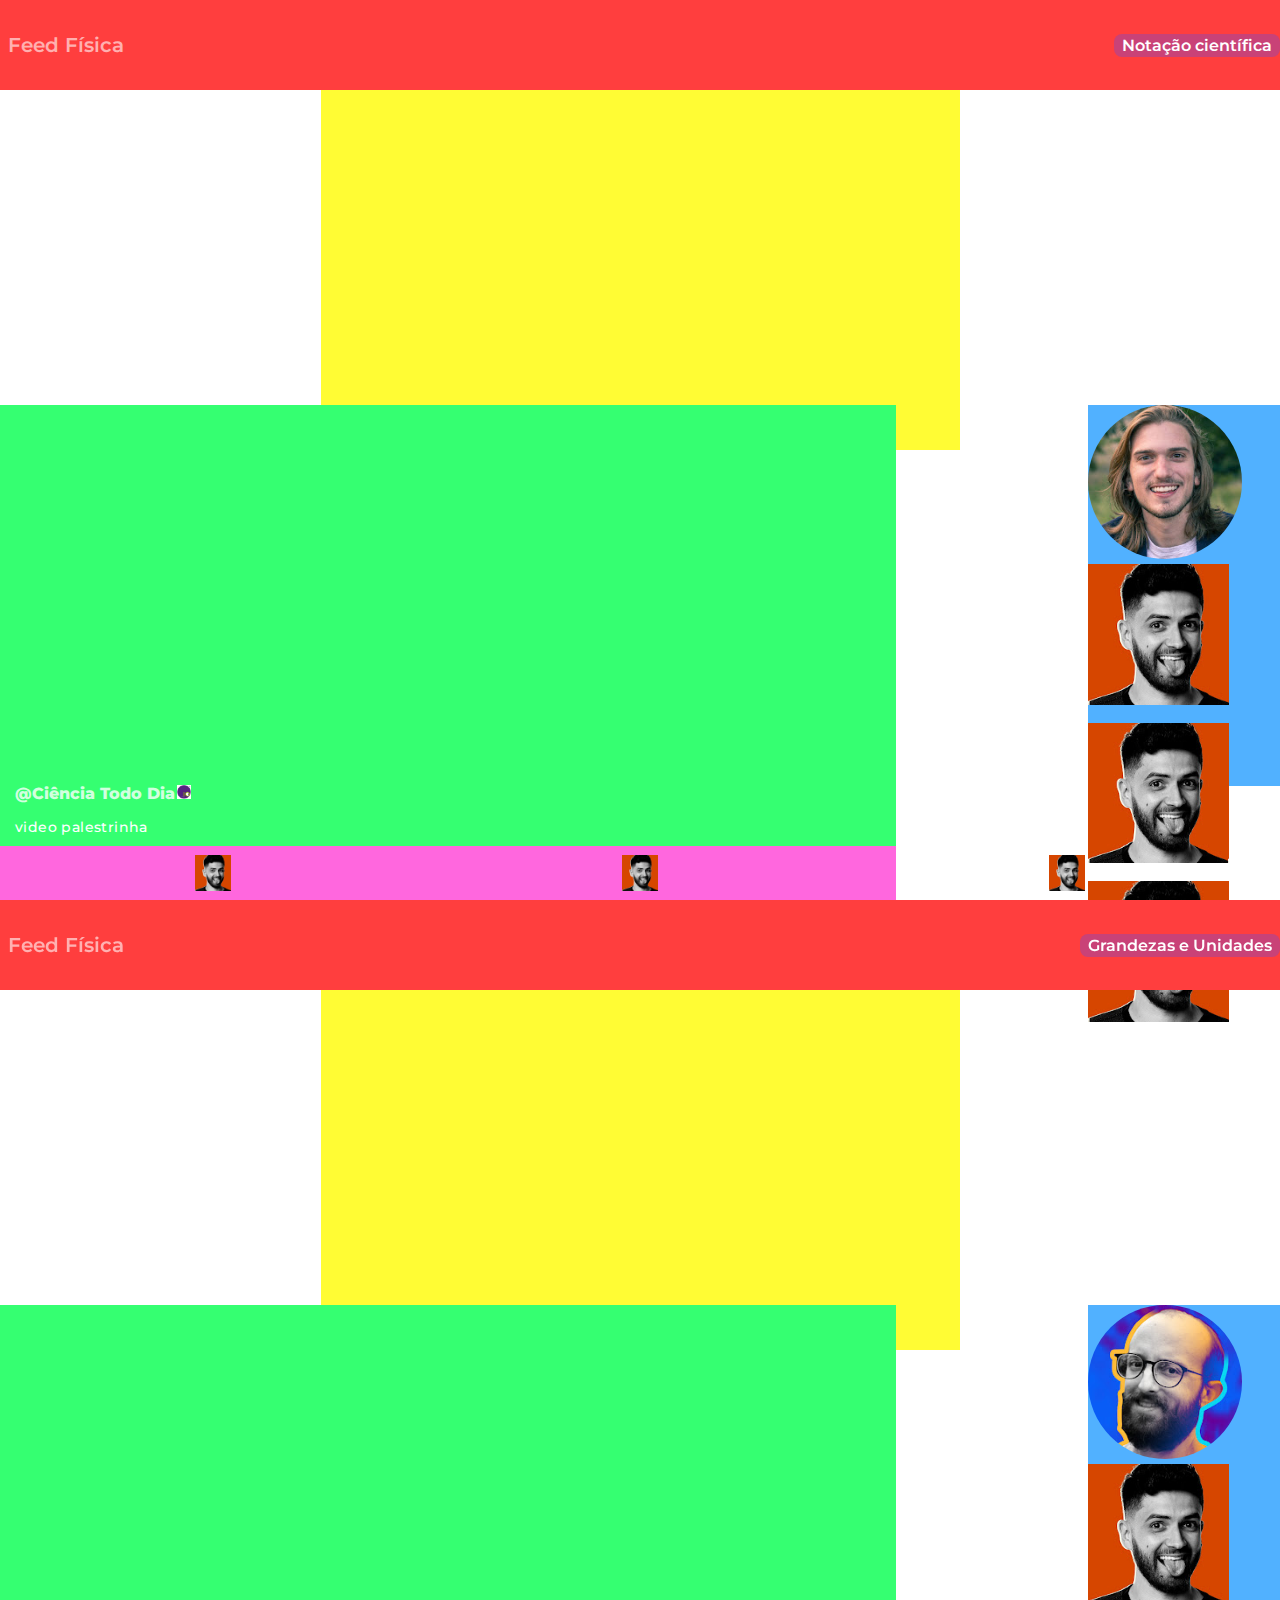
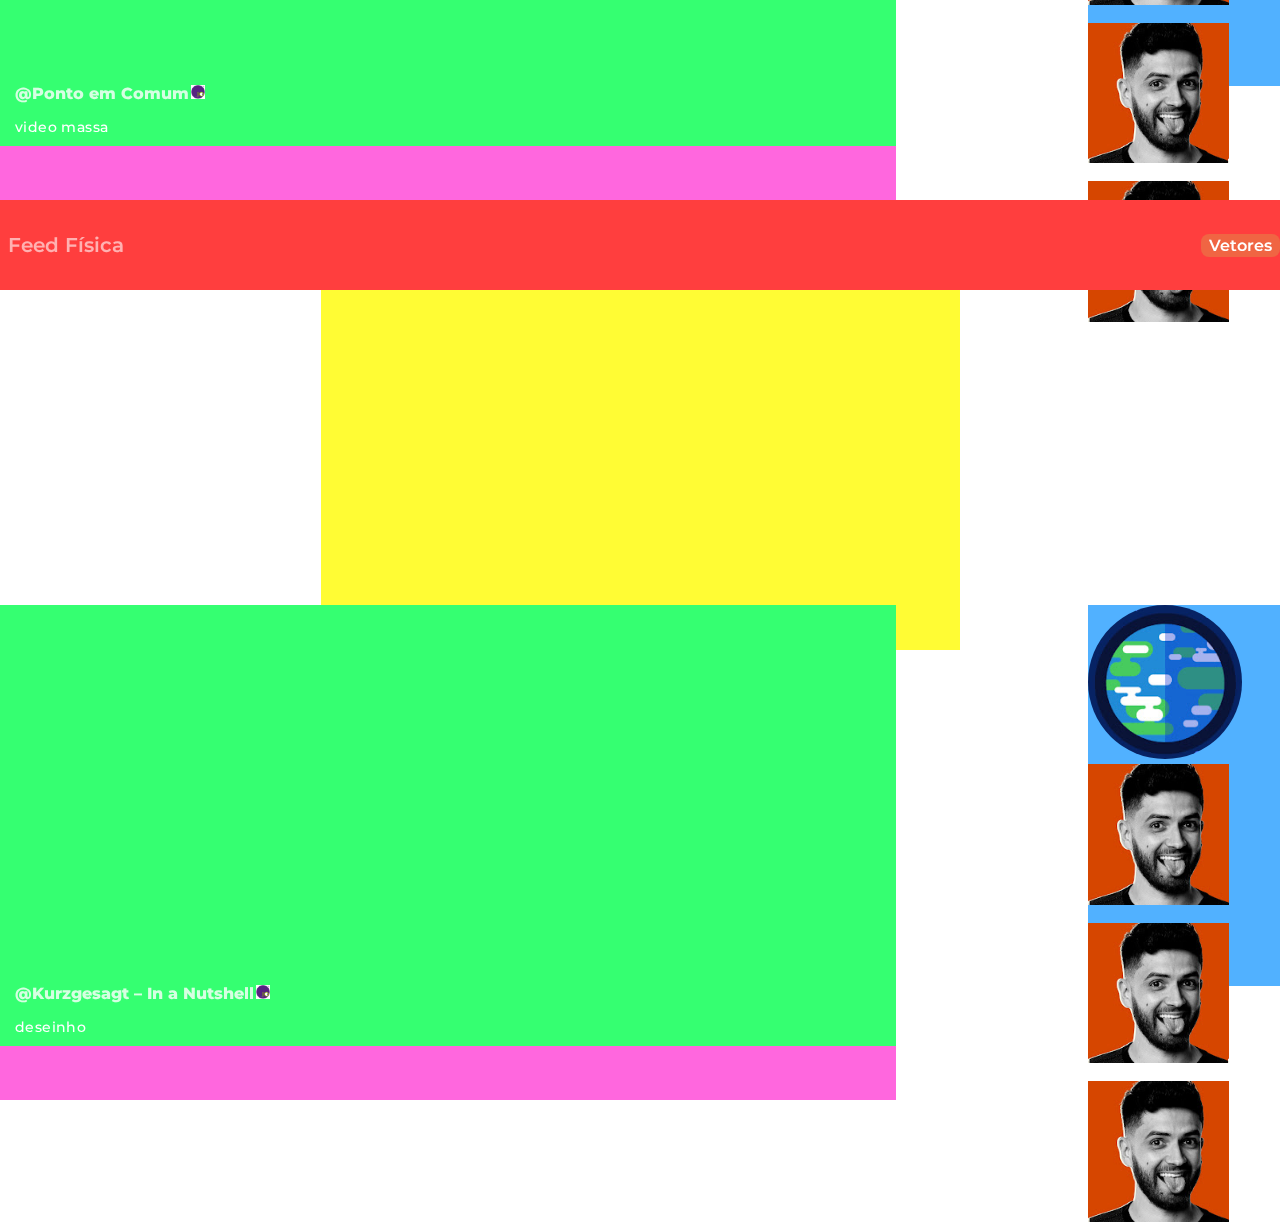
==== index.html @ 0cd2bdf5 "Initial commit" ====
<!DOCTYPE html>
<!-- João Luiz - Urubici - 03/03/2022 -->
<html lang="pt" dir="ltr">

<head>
    <meta charset="utf-8">
    <meta name="viewport" content="width=device-width, initial-scale=1.0">
    <title>Celular</title>
    <link rel="stylesheet" href="./style.css">
    <link rel="preconnect" href="https://fonts.googleapis.com">
    <link rel="preconnect" href="https://fonts.gstatic.com" crossorigin>
    <link href="https://fonts.googleapis.com/css2?family=Montserrat:ital,wght@0,100;0,200;0,300;0,400;0,500;0,600;0,700;0,800;0,900;1,500;1,600&display=swap" rel="stylesheet">
    <script src="./script.js"></script>
</head>

<body id="bd">
    <!-- <section>
        <header><p class="tihtulo">Feed Física</p> <p class="tohpico"></p></header>

        <iframe src="" frameborder="0"></iframe>

        <iframe src="https://www.youtube.com/embed/MheTPUNzB7M?start=180" title="YouTube video player" frameborder="0"  allowfullscreen></iframe>

        <div class="conteuhdo"> 
            <div class="textos">
                <p class="nome"></p><img src="" alt="logo de verificação">
                <p class="descrição"></p>
            </div>

            <div class="botomhes">
                <a href=""><img class="foto" src=""></img></a>
                <div class="curtir"></div>
                <div class="comentar"></div>
                <div class="compartilhar"></div>
            </div> 
        </div>       
    </section> -->

    <section id="footer">
        <a href="./canais.html"><div class="btn-canais"></div></a>
        <div class="btn-foco" onclick="clickFoco()"></div>
        <a href="./tohpicos.html"><div class="btn-tohpicos"></div></a>
    </section>

    <script type="module" src="./gerador-de-postes.js"></script>
</body>

</html>
---- style.css ----
/* Para ocultar a barra de rolagem. */ 
::-webkit-scrollbar {       
    display: none;
} 

/* Remover margins indesejadas */
* {
    background-color: transparent;
    box-sizing: border-box;
    color: #fff;
    font: 500 14px 'Montserrat', sans-serif, Arial;
    margin: 0;
}
body {
    /* background-color: rgba(0, 0, 0, 0.98) */
}

/* Saltos discretos na rolagem */
html { /* body won't work ¯\_(ツ)_/¯ */
    scroll-snap-type: y mandatory;
}
section {
    scroll-snap-align: start;
}

/* * Footer */
section#footer {
    align-items: center;
    /* background-color: #000; */
    bottom: 0;
    display: flex;
    flex-flow: row nowrap;
    height: 6vh;
    justify-content: space-around;
    position: fixed;
    z-index: 100;
}
section#footer div {
    background-size: contain;
    height: 4vh;
    width: 4vh;
}
section#footer div.btn-canais {
    background-image: url("./chama-o-fihsico.jpg");
}
section#footer div.btn-foco {
    background-image: url("./chama-o-fihsico.jpg");
}
section#footer div.btn-tohpicos {
    background-image: url("./chama-o-fihsico.jpg");
}

/*  < ( ° ) >  < ( ° ) >  < ( ° ) > */
/*          SEÇÕES DOS POSTES       */

/* * Seções */
section {
    height: 100vh;
    width: 100vw;
    display: grid;
    grid-template-columns: 70vw 15vw 15vw;
    grid-template-rows: 10vh 35vh 49vh 6vh;
}

/* * Header */
header {
    grid-column: 1 / span 3;
    grid-row: 1 /span 1;
    background-color: rgb(255, 62, 62);
    align-items: center;
    display: flex;
    flex-flow: row nowrap;
    justify-content: space-between;
}
header p:first-child {
    color: rgba(255, 255, 255, 0.6);
    font: 600 20px 'Montserrat', sans-serif, Arial;
}
header p {
    border-radius: 8px;
    color: #fff;
    font: 600 16px 'Montserrat', sans-serif, Arial;
    padding: 2px 8px;
}

/* * Vídeo */
iframe {
    background-color: rgb(255, 252, 52);
    grid-column: 1 / span 3;
    grid-row: 2 /span 1;
    /*Para manter a proporção do YouTube*/
    height: 56vw; 
    max-height: 40vh;
    max-width: 71vh;
    width: 100vw;
    justify-self: center;
    /* margin-bottom: 1vh; */
}

/* * Textos */
div.textos {
    grid-column: 1 / span 1;
    grid-row: 3 / span 1;
    background-color: rgb(53, 255, 113);
    color: rgba(255, 255, 255, 0.7);
    display: flex;
    flex-flow: column nowrap;
    justify-content: end;
    max-height: 55vh;
}
div.textos p:first-child {
    color: rgba(255, 255, 255, 0.8);
    font: 800 16px/28px 'Montserrat', sans-serif, Arial;
    margin-left: 15px;
    letter-spacing: normal;
}
div.textos p {
    margin: 0 0 10px 15px;
    letter-spacing: 0.4px;
}
div.textos img {
    height: 14px;
    line-height: 28px;
    margin-left: 2px;
    width: 14px;
}

/* * Botões */

div.botomhes {
    grid-column: 3 / span 1;
    background-color: rgb(81, 177, 255);
    display: grid;
    grid-template-columns: 11vw;
    grid-template-rows: 11vw 11vw 11vw 11vw;
    align-content: space-around;
    margin-bottom: 60px;
    row-gap: 2vh;
}
div.botomhes img {
    border-radius: 16vh;
    height: 12vw;
    width: 12vw;
}
div.botomhes div.curtir{
    background-image: url("./chama-o-fihsico.jpg");
    background-size: contain;
}
div.botomhes div.comentar{
    background-image: url("./chama-o-fihsico.jpg");
    background-size: contain;
}
div.botomhes div.compartilhar{
    background-image: url("./chama-o-fihsico.jpg");
    background-size: contain;
}

div.nula {
    background-color: rgb(255, 103, 222);
}
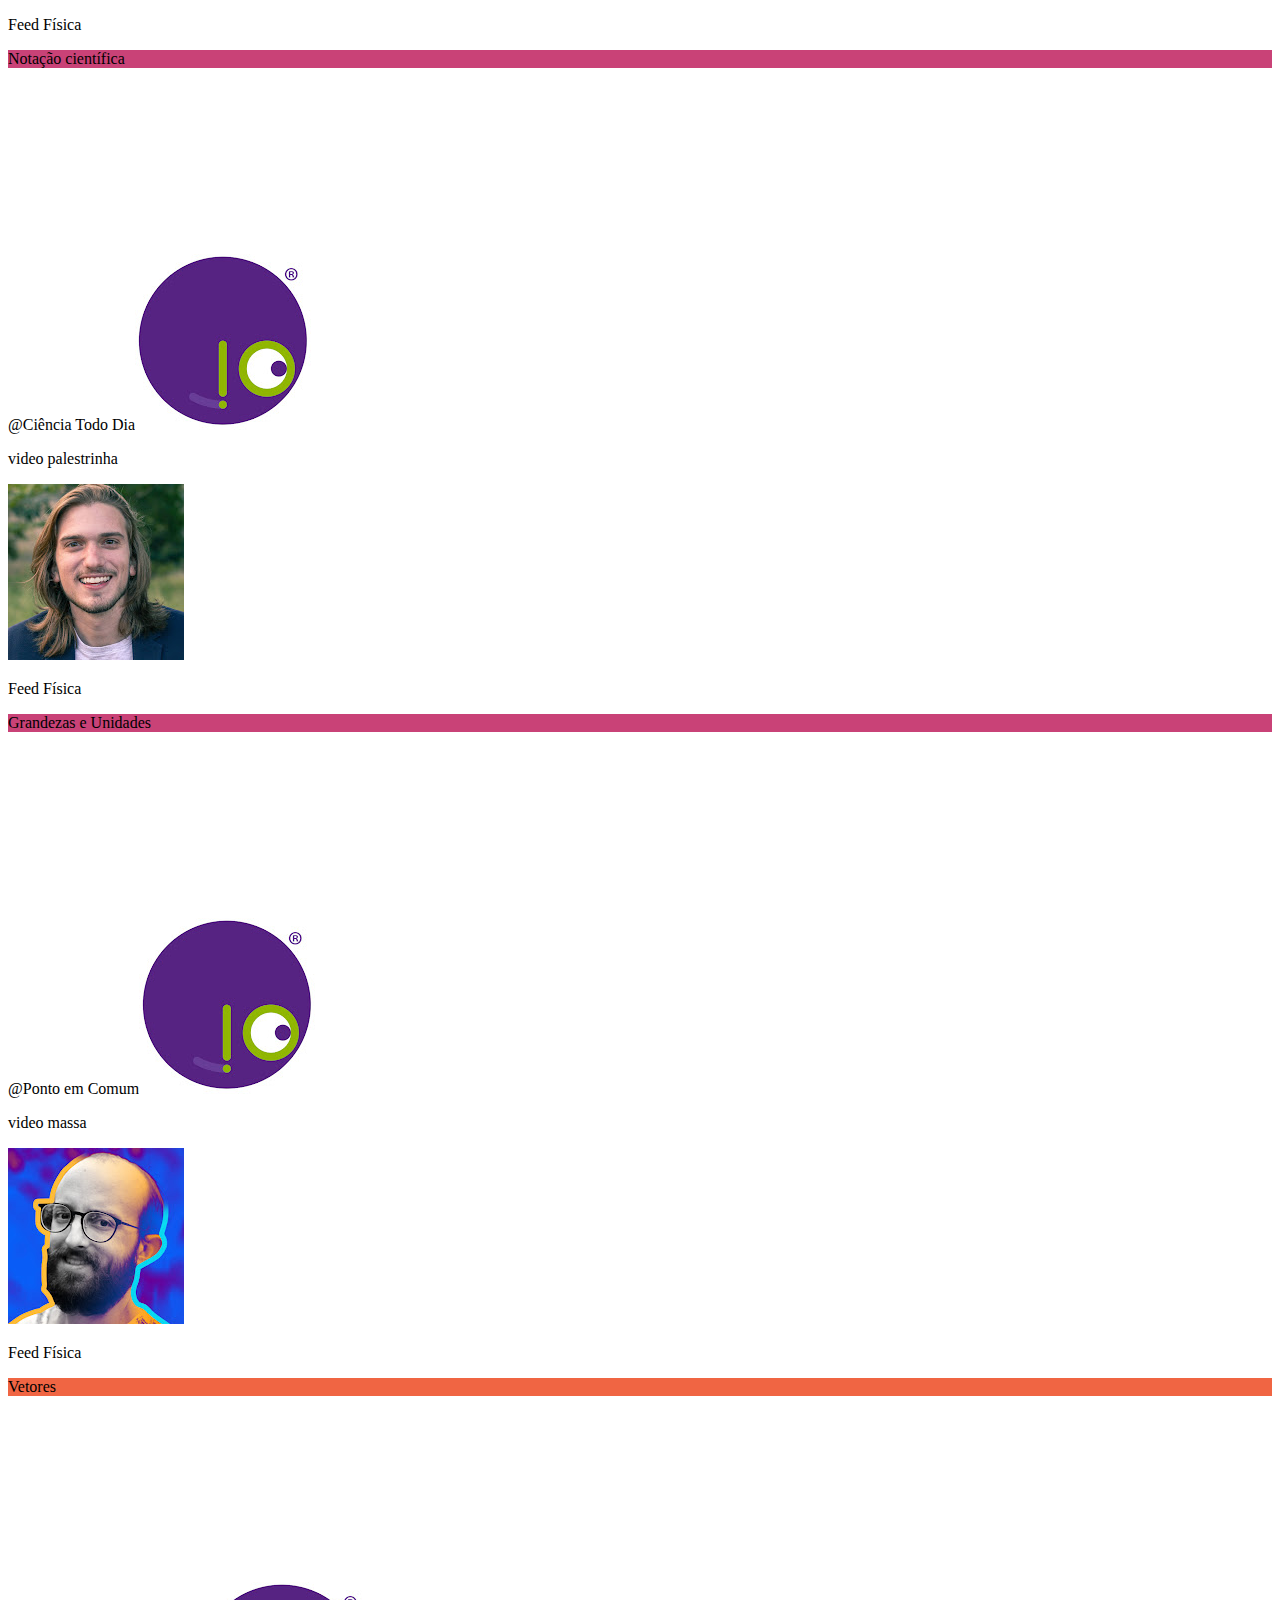
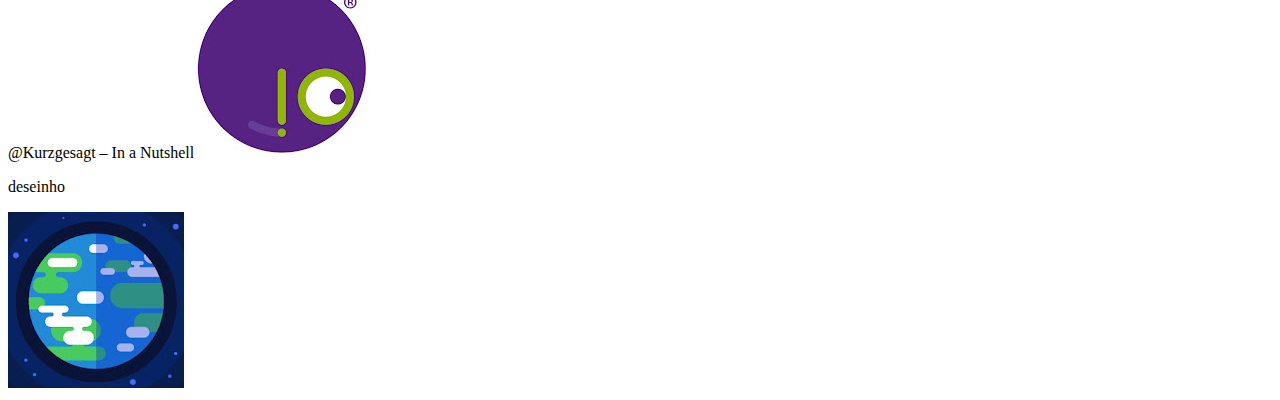
==== commit c1e5fff3: "teste" ====
--- a/index.html
+++ b/index.html
@@ -6,7 +6,7 @@
     <meta charset="utf-8">
     <meta name="viewport" content="width=device-width, initial-scale=1.0">
     <title>Celular</title>
-    <link rel="stylesheet" href="./style.css">
+    <link rel="stylesheet" href="./inihcio.css">
     <link rel="preconnect" href="https://fonts.googleapis.com">
     <link rel="preconnect" href="https://fonts.gstatic.com" crossorigin>
     <link href="https://fonts.googleapis.com/css2?family=Montserrat:ital,wght@0,100;0,200;0,300;0,400;0,500;0,600;0,700;0,800;0,900;1,500;1,600&display=swap" rel="stylesheet">
@@ -42,7 +42,7 @@
         <a href="./tohpicos.html"><div class="btn-tohpicos"></div></a>
     </section>
 
-    <script type="module" src="./gerador-de-postes.js"></script>
+    <script type="module" src="./inihcio-gerador.js"></script>
 </body>
 
 </html>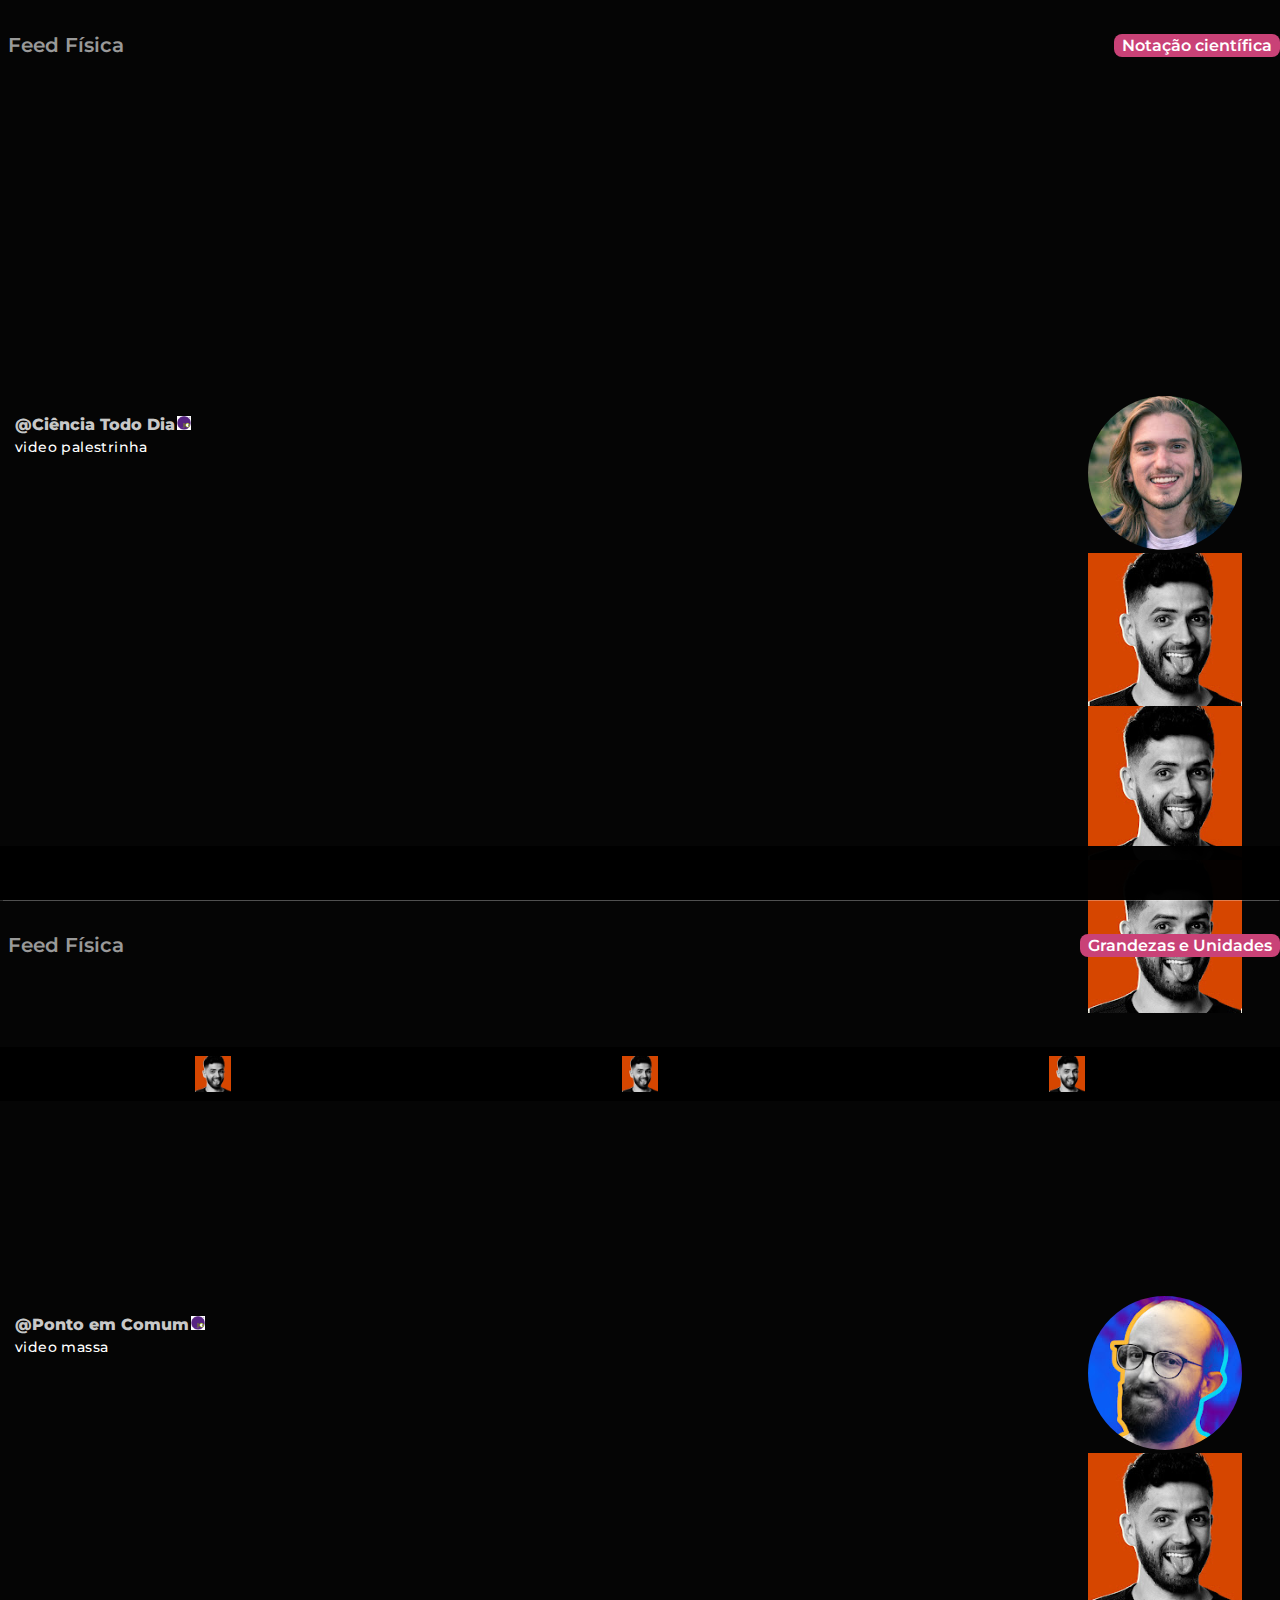
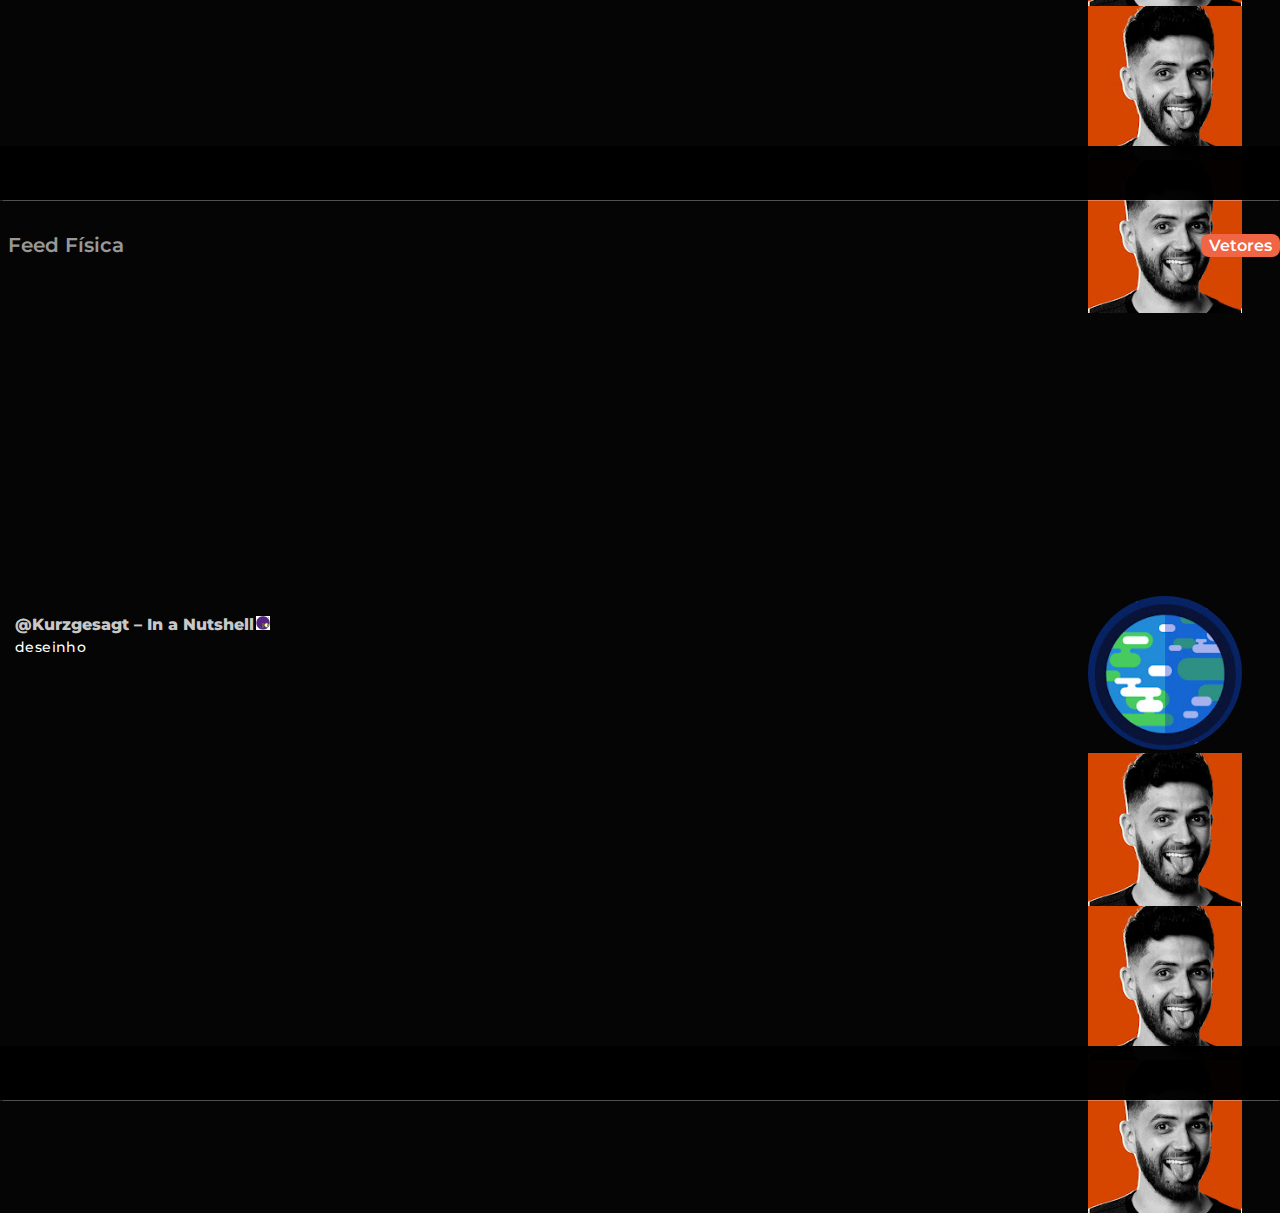
==== commit a48ede55: "teste das 9:45" ====
--- a/index.html
+++ b/index.html
@@ -6,7 +6,8 @@
     <meta charset="utf-8">
     <meta name="viewport" content="width=device-width, initial-scale=1.0">
     <title>Celular</title>
-    <link rel="stylesheet" href="./inihcio.css">
+    <link rel="stylesheet" href="./inihcio-estilo.css">
+    <link rel="stylesheet" href="./style.css">
     <link rel="preconnect" href="https://fonts.googleapis.com">
     <link rel="preconnect" href="https://fonts.gstatic.com" crossorigin>
     <link href="https://fonts.googleapis.com/css2?family=Montserrat:ital,wght@0,100;0,200;0,300;0,400;0,500;0,600;0,700;0,800;0,900;1,500;1,600&display=swap" rel="stylesheet">
--- a/inihcio-estilo.css
+++ b/inihcio-estilo.css
@@ -0,0 +1,169 @@
+/* * Para ocultar a barra de rolagem. */ 
+/* ::-webkit-scrollbar {       
+    display: none;
+}  */
+
+/* Remover margins indesejadas */
+* {
+    background-color: transparent;
+    box-sizing: border-box;
+    color: #fff;
+    margin: 0;
+}
+body {
+    background-color: rgba(0, 0, 0, 0.98)
+}
+
+/* Saltos discretos na rolagem */
+html { 
+    scroll-snap-type: y proximity;
+}
+section {
+    scroll-snap-align: start;
+}
+
+/* * Footer */
+section#footer {
+    align-items: center;
+    background-color: #000;
+    bottom: 0;
+    display: flex;
+    flex-flow: row nowrap;
+    height: 6vh;
+    justify-content: space-around;
+    position: fixed;
+    z-index: 100;
+}
+section#footer div {
+    background-size: contain;
+    height: 4vh;
+    width: 4vh;
+}
+section#footer div.btn-canais {
+    background-image: url("./chama-o-fihsico.jpg");
+}
+section#footer div.btn-foco {
+    background-image: url("./chama-o-fihsico.jpg");
+}
+section#footer div.btn-tohpicos {
+    background-image: url("./chama-o-fihsico.jpg");
+}
+
+/*  < ( ° ) >  < ( ° ) >  < ( ° ) > */
+/*          SEÇÕES DOS POSTES       */
+
+/* * Seções */
+section {
+    height: 100vh;
+    width: 100vw;
+    display: grid;
+    grid-template-columns: 70vw 15vw 15vw;
+    grid-template-rows: 10vh 34vh 50vh 6vh;
+}
+
+/* * Header */
+header {
+    grid-column: 1 / span 3;
+    grid-row: 1 /span 1;
+    /* background-color: rgb(255, 62, 62); */
+    align-items: center;
+    display: flex;
+    flex-flow: row nowrap;
+    justify-content: space-between;
+}
+header p:first-child {
+    color: rgba(255, 255, 255, 0.6);
+    font: 600 20px 'Montserrat', sans-serif, Arial;
+}
+header p {
+    border-radius: 8px;
+    color: #fff;
+    font: 600 16px 'Montserrat', sans-serif, Arial;
+    padding: 2px 8px;
+}
+
+/* * Vídeo */
+iframe {
+    /* background-color: rgb(255, 252, 52); */
+    grid-column: 1 / span 3;
+    grid-row: 2 /span 1;
+    /*Para manter a proporção do YouTube*/
+    height: 56vw; 
+    max-height: 30vh;
+    max-width: 54vh;
+    width: 100vw;
+    justify-self: center;
+    align-self: center;
+}
+
+/* * Textos */
+div.textos {
+    grid-column: 1 / span 1;
+    grid-row: 3 / span 1;
+    /* background-color: rgb(53, 255, 113); */
+    color: rgba(255, 255, 255, 0.7);
+    display: flex;
+    flex-flow: column nowrap;
+    justify-content: start;
+    max-height: 45vh;
+}
+div.textos p:first-child {
+    color: rgba(255, 255, 255, 0.8);
+    font: 800 16px/28px 'Montserrat', sans-serif, Arial;
+    letter-spacing: normal;
+    margin: 15px 0 0 15px;
+}
+div.textos p {
+    margin: 0 0 30px 15px;
+    letter-spacing: 0.4px;
+}
+div.textos img {
+    height: 14px;
+    line-height: 28px;
+    margin-left: 2px;
+    width: 14px;
+}
+
+/* * Botões */
+div.botomhes {
+    grid-column: 3 / span 1;
+    /* background-color: rgb(81, 177, 255); */
+    display: grid;
+    /* grid-template-columns: 11vw;
+    grid-template-rows: 11vw 11vw 11vw 11vw; */
+    align-content: space-around;
+    /* margin-bottom: 60px; */
+    /* row-gap: 1vh; */
+    max-height: 70vw;
+}
+div.botomhes img {
+    border-radius: 16vh;
+    height: 12vw;
+    width: 12vw;
+}
+div.botomhes div.curtir{
+    background-image: url("./chama-o-fihsico.jpg");
+    background-size: contain;
+    height: 12vw;
+    width: 12vw;
+}
+div.botomhes div.comentar{
+    background-image: url("./chama-o-fihsico.jpg");
+    background-size: contain;
+    height: 12vw;
+    width: 12vw;
+}
+div.botomhes div.compartilhar{
+    background-image: url("./chama-o-fihsico.jpg");
+    background-size: contain;
+    height: 12vw;
+    width: 12vw;
+}
+
+/* * Escape do footer */
+div.nula {
+    grid-column: 1 / span 3;
+    background-color: rgba(0, 0, 0, 0.98);
+    /* background-image: linear-gradient(#00000098, #00000098 , #0009, #fff); */
+    box-shadow: 0 1.2px 1px rgba(255, 255, 255, 0.3);
+}--- a/style.css
+++ b/style.css
@@ -0,0 +1,5 @@
+@import url('https://fonts.googleapis.com/css2?family=Montserrat:ital,wght@0,100;0,200;0,300;0,400;0,500;0,600;0,700;0,800;0,900;1,500;1,600&display=swap');
+
+* {
+    font: 500 14px/16px 'Montserrat', sans-serif, Arial;
+}